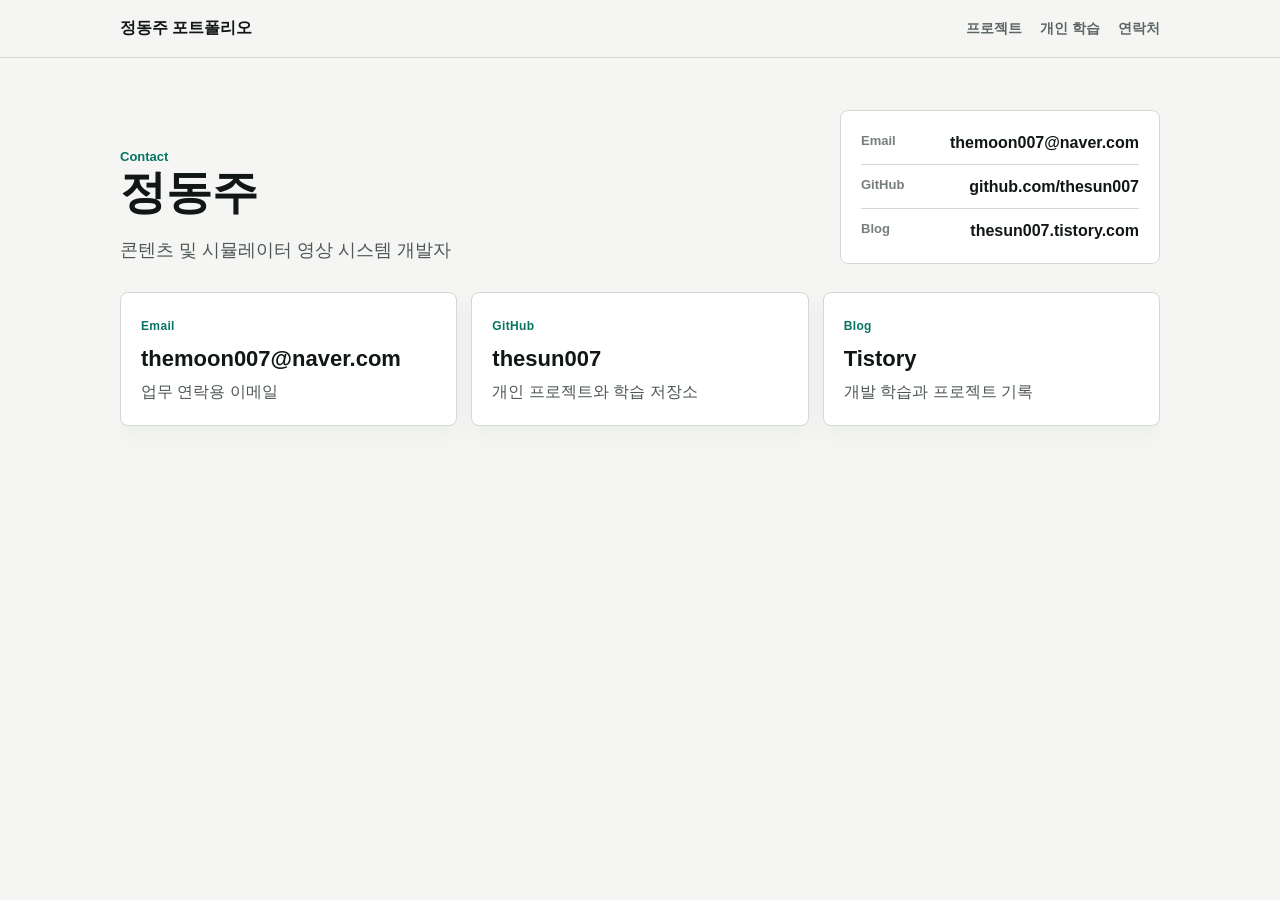
==== contact.html @ dcf18c9a "Initial commit via Netlify [skip ci]" ====
<!doctype html>
<html lang="ko">
  <head>
    <meta charset="utf-8" />
    <meta name="viewport" content="width=device-width, initial-scale=1" />
    <title>연락처 - 정동주 포트폴리오</title>
    <link rel="stylesheet" href="styles.css?v=17" />
  </head>
  <body>
    <header class="site-nav">
      <a class="brand" href="index.html">정동주 포트폴리오</a>
      <nav aria-label="주요 메뉴">
        <a href="index.html">프로젝트</a>
        <a href="projects/personal-learning.html">개인 학습</a>
        <a href="contact.html">연락처</a>
      </nav>
    </header>

    <main class="case-page">
      <section class="case-hero">
        <div>
          <p class="kicker">Contact</p>
          <h1>정동주</h1>
          <p>콘텐츠 및 시뮬레이터 영상 시스템 개발자</p>
        </div>
        <aside class="case-meta">
          <div><span>Email</span><strong><a href="mailto:themoon007@naver.com">themoon007@naver.com</a></strong></div>
          <div><span>GitHub</span><strong><a href="https://github.com/thesun007">github.com/thesun007</a></strong></div>
          <div><span>Blog</span><strong><a href="https://thesun007.tistory.com/">thesun007.tistory.com</a></strong></div>
        </aside>
      </section>

      <section class="summary-grid">
        <article class="summary-tile">
          <span>Email</span>
          <strong>themoon007@naver.com</strong>
          <p>업무 연락용 이메일</p>
        </article>
        <article class="summary-tile">
          <span>GitHub</span>
          <strong>thesun007</strong>
          <p>개인 프로젝트와 학습 저장소</p>
        </article>
        <article class="summary-tile">
          <span>Blog</span>
          <strong>Tistory</strong>
          <p>개발 학습과 프로젝트 기록</p>
        </article>
      </section>
    </main>
  </body>
</html>
---- styles.css ----
:root {
  --bg: #f5f6f4;
  --ink: #111616;
  --muted: #777f7c;
  --line: #d4d8d2;
  --soft: #e9ece8;
  --card: #ffffff;
  --accent: #087462;
  --dark: #101414;
  --blue: #dfe8f2;
  --radius: 8px;
  --max: 1040px;
}

* {
  box-sizing: border-box;
}

html {
  scroll-behavior: smooth;
  overflow-x: hidden;
}

body {
  margin: 0;
  background: var(--bg);
  color: var(--ink);
  font-family: "Pretendard", "Noto Sans KR", "Apple SD Gothic Neo", "Segoe UI", sans-serif;
  line-height: 1.55;
  word-break: keep-all;
  overflow-wrap: break-word;
  overflow-x: hidden;
}

main,
.site-nav {
  max-width: 100vw;
  overflow-x: hidden;
}

a {
  color: inherit;
  text-decoration: none;
}

img {
  display: block;
  max-width: 100%;
  height: auto;
}

.site-nav {
  position: sticky;
  top: 0;
  z-index: 10;
  display: flex;
  align-items: center;
  justify-content: space-between;
  gap: 24px;
  min-height: 58px;
  padding: 0 max(24px, calc((100vw - var(--max)) / 2));
  border-bottom: 1px solid var(--line);
  background: rgba(245, 246, 244, 0.92);
  backdrop-filter: blur(16px);
}

.brand {
  font-weight: 800;
}

.site-nav nav {
  display: flex;
  gap: 18px;
  color: #5c6663;
  font-size: 14px;
  font-weight: 700;
}

.site-nav a:hover {
  color: var(--accent);
}

.landing,
.showcase,
.split-callout,
.compact-sections,
.footer-cta,
.detail {
  width: min(var(--max), calc(100% - 48px));
  margin: 0 auto;
}

.landing {
  display: grid;
  grid-template-columns: minmax(0, 0.9fr) minmax(360px, 1.1fr);
  gap: 52px;
  align-items: center;
  padding: 66px 0 54px;
}

.kicker {
  margin: 0 0 12px;
  color: var(--accent);
  font-size: 12px;
  font-weight: 850;
  letter-spacing: 0.08em;
  text-transform: uppercase;
}

h1,
h2,
h3 {
  margin: 0;
  line-height: 1.12;
  letter-spacing: 0;
  word-break: keep-all;
  overflow-wrap: break-word;
}

h1 {
  font-size: 50px;
  font-weight: 850;
}

h1 span {
  display: block;
}

h2 {
  font-size: 32px;
  font-weight: 830;
}

h3 {
  font-size: 22px;
  font-weight: 800;
}

.landing-copy p:not(.kicker) {
  max-width: 620px;
  margin: 22px 0 0;
  color: #424b48;
  font-size: 17px;
}

.quick-links,
.footer-links,
.next-link {
  display: flex;
  flex-wrap: wrap;
  gap: 10px;
  margin-top: 26px;
}

.pill {
  display: inline-flex;
  align-items: center;
  justify-content: center;
  min-height: 38px;
  padding: 0 16px;
  border: 1px solid var(--line);
  border-radius: 999px;
  background: var(--card);
  font-size: 14px;
  font-weight: 760;
}

.pill.dark {
  border-color: var(--dark);
  background: var(--dark);
  color: #fff;
}

.hero-image,
.project-card,
.detail-hero img,
.gallery img {
  border: 1px solid var(--line);
  border-radius: var(--radius);
  background: var(--soft);
  overflow: hidden;
}

.hero-image {
  margin: 0;
}

.hero-image img {
  width: 100%;
  aspect-ratio: 16 / 10;
  object-fit: cover;
}

figcaption {
  padding: 10px 12px;
  border-top: 1px solid var(--line);
  color: var(--muted);
  font-size: 13px;
  font-weight: 650;
}

.showcase {
  padding: 54px 0;
}

.section-title {
  display: flex;
  align-items: end;
  justify-content: space-between;
  gap: 24px;
  margin-bottom: 24px;
}

.project-grid {
  display: grid;
  grid-template-columns: repeat(2, minmax(0, 1fr));
  gap: 18px;
}

.project-card {
  display: grid;
  gap: 12px;
  padding: 10px;
  background: var(--card);
  transition: transform 0.18s ease, box-shadow 0.18s ease;
}

.project-card:hover {
  transform: translateY(-3px);
  box-shadow: 0 18px 44px rgba(27, 35, 32, 0.12);
}

.project-card.large {
  grid-column: span 2;
}

.project-card img,
.placeholder {
  width: 100%;
  aspect-ratio: 16 / 9;
  border-radius: 6px;
  object-fit: cover;
}

.project-card div:last-child {
  padding: 0 4px 6px;
}

.project-card p {
  margin: 0 0 6px;
  color: var(--muted);
  font-size: 12px;
  font-weight: 760;
}

.project-card span {
  display: block;
  margin-top: 6px;
  color: #56615d;
  font-size: 14px;
}

.placeholder {
  display: flex;
  align-items: center;
  justify-content: center;
  gap: 10px;
  padding: 20px;
}

.placeholder span {
  display: inline-flex;
  padding: 8px 10px;
  border-radius: 999px;
  background: rgba(255, 255, 255, 0.12);
  color: #fff;
  font-weight: 800;
}

.dark-card {
  background: #151919;
}

.blue-card {
  background: linear-gradient(135deg, #dbe8f4, #eff3f6);
}

.blue-card span {
  background: #fff;
  color: #1e435f;
}

.soft-card {
  background: #edf1ed;
}

.soft-card span {
  background: #fff;
  color: #31413c;
}

.split-callout {
  display: grid;
  grid-template-columns: 0.9fr 1.1fr auto;
  gap: 28px;
  align-items: center;
  padding: 50px 0;
  border-top: 1px solid var(--line);
  border-bottom: 1px solid var(--line);
}

.split-callout p {
  color: #444d4a;
}

.compact-sections {
  display: grid;
  grid-template-columns: repeat(2, minmax(0, 1fr));
  gap: 18px;
  padding: 50px 0;
}

.compact-sections a {
  display: grid;
  gap: 8px;
  min-height: 150px;
  padding: 22px;
  border: 1px solid var(--line);
  border-radius: var(--radius);
  background: var(--card);
}

.compact-sections small {
  color: var(--accent);
  font-weight: 850;
}

.compact-sections strong {
  font-size: 26px;
  line-height: 1.18;
}

.compact-sections span {
  color: var(--muted);
}

.footer-cta {
  display: flex;
  align-items: end;
  justify-content: space-between;
  gap: 24px;
  padding: 56px 0 72px;
}

.detail {
  padding: 58px 0 74px;
}

.detail-hero {
  display: grid;
  gap: 18px;
  min-width: 0;
}

.detail-hero.compact {
  max-width: 820px;
  padding-bottom: 16px;
}

.detail-hero p:not(.kicker) {
  margin: 0;
  color: #4d5754;
  font-size: 18px;
}

.detail-hero img {
  width: 100%;
  aspect-ratio: 16 / 8.2;
  object-fit: cover;
}

.detail-grid,
.feature-list,
.three-list {
  display: grid;
  grid-template-columns: repeat(2, minmax(0, 1fr));
  gap: 14px;
  margin-top: 24px;
}

.detail-grid article,
.feature-list div,
.three-list article {
  min-width: 0;
  padding: 20px;
  border: 1px solid var(--line);
  border-radius: var(--radius);
  background: var(--card);
}

.detail-grid p,
.feature-list p,
.three-list p,
.detail-grid li {
  color: #4b5652;
  overflow-wrap: anywhere;
  word-break: keep-all;
}

.detail-body {
  margin-top: 36px;
  min-width: 0;
}

.gallery {
  display: grid;
  grid-template-columns: repeat(2, minmax(0, 1fr));
  gap: 12px;
  margin-top: 28px;
}

.gallery img {
  width: 100%;
  aspect-ratio: 16 / 10;
  object-fit: cover;
}

.media-strip {
  display: grid;
  grid-template-columns: repeat(3, minmax(0, 1fr));
  gap: 12px;
  margin: 26px 0;
}

.media-strip.two {
  grid-template-columns: repeat(2, minmax(0, 1fr));
}

.media-strip img {
  width: 100%;
  aspect-ratio: 16 / 10;
  object-fit: cover;
  border: 1px solid var(--line);
  border-radius: var(--radius);
  background: var(--soft);
}

.media-strip img.panel-focus {
  object-fit: contain;
  object-position: left top;
  background: #eef3e9;
}

.media-strip img:only-child {
  grid-column: 1 / -1;
  aspect-ratio: 16 / 7.8;
}

.section-media {
  margin: 0 0 18px;
}

.case-lead {
  display: grid;
  grid-template-columns: minmax(0, 0.9fr) minmax(0, 1.1fr);
  gap: 14px;
  margin: 28px 0;
}

.lead-card {
  padding: 24px;
  border: 1px solid var(--line);
  border-radius: var(--radius);
  background: var(--card);
  box-shadow: 0 10px 28px rgba(31, 39, 36, 0.045);
}

.lead-card.dark {
  background: var(--dark);
  color: #fff;
}

.lead-card span {
  color: var(--accent);
  font-size: 12px;
  font-weight: 850;
  letter-spacing: 0.03em;
}

.case-page .kicker,
.case-page .lead-card span {
  color: var(--accent);
  font-size: 13px;
  font-weight: 850;
  letter-spacing: 0;
  text-transform: none;
}

.lead-card strong {
  display: block;
  margin-top: 8px;
  color: inherit;
  font-size: 28px;
  line-height: 1.2;
}

.lead-card p {
  margin: 12px 0 0;
  color: #4d5754;
  font-size: 17px;
  line-height: 1.55;
}

.lead-card.dark p {
  color: #d7dfdc;
}

.lead-points {
  display: grid;
  gap: 10px;
}

.lead-points div {
  padding: 16px 18px;
  border: 1px solid var(--line);
  border-radius: 8px;
  background: #fff;
}

.lead-points strong {
  display: block;
  color: var(--ink);
  font-size: 18px;
}

.lead-points p {
  margin: 6px 0 0;
  color: var(--muted);
  line-height: 1.45;
}

.case-lead.flat {
  grid-template-columns: 1fr;
  gap: 22px;
  padding: 30px 0 36px;
  border-top: 1px solid var(--line);
  border-bottom: 1px solid var(--line);
}

.case-lead.flat .lead-card {
  max-width: 980px;
  padding: 0;
  border: 0;
  border-radius: 0;
  background: transparent;
  box-shadow: none;
}

.case-lead.flat .lead-card.dark {
  color: var(--ink);
}

.case-lead.flat .lead-card strong {
  max-width: 860px;
  font-size: clamp(30px, 4vw, 46px);
}

.case-lead.flat .lead-card.dark p {
  max-width: 920px;
  color: #3f4b47;
}

.case-lead.flat .lead-points {
  grid-template-columns: repeat(3, minmax(0, 1fr));
  gap: 16px;
}

.case-lead.flat .lead-points div {
  min-height: 150px;
  padding: 22px 24px;
  border: 1px solid var(--line);
  border-radius: var(--radius);
  background: var(--card);
  box-shadow: 0 10px 24px rgba(31, 39, 36, 0.04);
}

.case-lead.flat .lead-points div:first-child {
  padding-left: 24px;
}

.factory-overview {
  margin: 42px 0 0;
  padding: 34px 0 42px;
  border-top: 1px solid var(--line);
  border-bottom: 1px solid var(--line);
}

.factory-overview h2 {
  margin: 8px 0 10px;
  font-size: clamp(30px, 4vw, 46px);
  letter-spacing: 0;
}

.factory-overview > p:not(.kicker) {
  max-width: 900px;
  margin: 0;
  color: #3f4b47;
  font-size: 17px;
  line-height: 1.6;
}

.factory-system-map {
  display: grid;
  grid-template-columns: repeat(4, minmax(0, 1fr));
  gap: 0;
  margin-top: 28px;
  border-top: 1px solid var(--line);
  border-bottom: 1px solid var(--line);
}

.factory-system-map div {
  position: relative;
  min-height: 158px;
  padding: 22px 24px;
  border-right: 1px solid var(--line);
}

.factory-system-map div:last-child {
  border-right: 0;
}

.factory-system-map div::after {
  content: "";
  position: absolute;
  top: 50%;
  right: -8px;
  width: 14px;
  height: 14px;
  border-top: 2px solid var(--accent);
  border-right: 2px solid var(--accent);
  transform: translateY(-50%) rotate(45deg);
  background: var(--bg);
  z-index: 1;
}

.factory-system-map div:last-child::after {
  content: none;
}

.factory-system-map .owned {
  background: #eef4ef;
}

.factory-system-map span,
.client-flow span {
  color: var(--accent);
  font-size: 12px;
  font-weight: 850;
  letter-spacing: 0;
}

.factory-system-map strong {
  display: block;
  margin-top: 10px;
  color: var(--ink);
  font-size: 22px;
  line-height: 1.2;
}

.factory-system-map p {
  margin: 10px 0 0;
  color: #4e5a56;
  line-height: 1.5;
}

.client-flow {
  display: grid;
  margin: 0;
  padding: 0;
  border-top: 1px solid var(--line);
  list-style: none;
}

.client-flow li {
  display: grid;
  grid-template-columns: 80px 260px minmax(0, 1fr);
  gap: 20px;
  align-items: start;
  padding: 18px 0;
  border-bottom: 1px solid var(--line);
}

.client-flow strong {
  font-size: 22px;
  line-height: 1.25;
}

.client-flow p {
  margin: 0;
  color: #3f4b47;
  line-height: 1.6;
}

.smart-response h2 {
  max-width: 1000px;
  margin: 8px 0 22px;
  font-size: clamp(28px, 3.5vw, 42px);
  letter-spacing: 0;
}

.response-layout {
  display: grid;
  grid-template-columns: repeat(2, minmax(0, 1fr));
  border-top: 1px solid var(--line);
  border-left: 1px solid var(--line);
}

.response-layout > div {
  min-height: 170px;
  padding: 24px 26px;
  border-right: 1px solid var(--line);
  border-bottom: 1px solid var(--line);
  background: rgba(255, 255, 255, 0.52);
}

.response-layout strong {
  display: block;
  margin-bottom: 12px;
  color: var(--ink);
  font-size: 22px;
  line-height: 1.25;
}

.response-layout p {
  margin: 0;
  color: #3f4b47;
  font-size: 17px;
  line-height: 1.6;
}

.case-note {
  padding: 22px 24px;
  border: 1px solid #d8ded9;
  border-left: 5px solid var(--accent);
  border-radius: var(--radius);
  background: #f8faf7;
}

.case-note h2 {
  margin: 0 0 10px;
  font-size: 26px;
}

.case-note p {
  margin: 0;
  color: #33403c;
  font-size: 17px;
  line-height: 1.6;
}

.vehicle-delivery-media {
  display: grid;
  grid-template-columns: minmax(120px, 0.34fr) minmax(0, 1fr);
  gap: 12px;
  align-items: stretch;
}

.vehicle-delivery-media img {
  width: 100%;
  height: 100%;
  object-fit: cover;
  border: 1px solid var(--line);
  border-radius: 6px;
  background: var(--soft);
}

.vehicle-delivery-media p {
  grid-column: 1 / -1;
  margin: -2px 0 0;
  color: var(--muted);
  font-size: 13px;
}

.display-stack {
  display: grid;
  gap: 8px;
}

.display-stack img {
  aspect-ratio: 4 / 3;
}

.vehicle-main {
  aspect-ratio: 16 / 9;
}

.system-image {
  margin: 0;
}

.system-image img {
  width: 100%;
  max-height: 260px;
  object-fit: contain;
  padding: 18px;
  border: 1px solid var(--line);
  border-radius: 6px;
  background: #fff;
}

.system-image figcaption {
  margin-top: 8px;
  color: var(--muted);
  font-size: 13px;
}

.tool-band {
  display: grid;
  grid-template-columns: 260px minmax(0, 1fr);
  gap: 24px;
  align-items: center;
  margin-top: 28px;
  padding: 22px;
  border: 1px solid var(--line);
  border-radius: 6px;
  background: #fff;
}

.tool-band h2 {
  margin: 6px 0 0;
  font-size: 22px;
  line-height: 1.3;
}

.tool-logo-grid {
  display: grid;
  grid-template-columns: repeat(4, minmax(0, 1fr));
  gap: 12px;
  align-items: center;
}

.tool-logo-grid img {
  width: 100%;
  max-height: 92px;
  object-fit: contain;
}

.tool-note {
  grid-column: 2;
  margin: -6px 0 0;
  color: var(--muted);
  font-size: 13px;
}

.quality-visual-grid {
  display: grid;
  grid-template-columns: repeat(3, minmax(0, 1fr));
  gap: 12px;
  margin-bottom: 20px;
}

.quality-visual-grid article {
  min-width: 0;
  padding: 18px;
  border: 1px solid var(--line);
  border-radius: 6px;
  background: var(--card);
}

.quality-visual-grid img {
  width: 42px;
  height: 42px;
  object-fit: contain;
  margin-bottom: 14px;
}

.quality-visual-grid strong,
.quality-visual-grid span {
  display: block;
}

.quality-visual-grid strong {
  color: var(--ink);
  font-size: 18px;
}

.quality-visual-grid span {
  margin-top: 6px;
  color: var(--muted);
  font-size: 13px;
  line-height: 1.45;
}

.process-panel {
  display: grid;
  grid-template-columns: 260px minmax(0, 1fr);
  gap: 30px;
  margin-top: 46px;
  padding: 28px;
  border: 1px solid var(--line);
  border-radius: var(--radius);
  background: var(--dark);
  color: #fff;
}

.process-panel h2 {
  font-size: 30px;
}

.process-panel ol {
  display: grid;
  gap: 14px;
  margin: 0;
  padding: 0;
  list-style: none;
}

.process-panel li {
  display: grid;
  grid-template-columns: 180px minmax(0, 1fr);
  gap: 18px;
  padding-bottom: 14px;
  border-bottom: 1px solid rgba(255, 255, 255, 0.18);
}

.process-panel li:last-child {
  border-bottom: 0;
  padding-bottom: 0;
}

.process-panel span {
  color: #cfd8d5;
}

.diagram-card,
.flow {
  display: grid;
  grid-template-columns: repeat(5, minmax(0, 1fr));
  gap: 10px;
  margin-top: 20px;
}

.diagram-card div,
.flow div {
  min-height: 92px;
  padding: 14px;
  border: 1px solid var(--line);
  border-radius: var(--radius);
  background: var(--card);
}

.diagram-card span {
  color: var(--accent);
  font-size: 12px;
  font-weight: 850;
}

.diagram-card strong {
  display: block;
  margin-top: 10px;
  line-height: 1.25;
}

.flow div {
  display: flex;
  align-items: center;
  justify-content: center;
  color: #143c35;
  background: #e8f1ed;
  font-weight: 850;
  text-align: center;
}

.portfolio-home {
  width: min(var(--max), calc(100% - 48px));
  margin: 0 auto;
}

.portfolio-hero {
  display: grid;
  grid-template-columns: minmax(0, 1.1fr) minmax(280px, 0.75fr);
  gap: 54px;
  align-items: end;
  padding: 58px 0 38px;
}

.portfolio-hero h1 {
  max-width: 820px;
  font-size: 48px;
}

.hero-brief {
  display: grid;
  gap: 18px;
}

.hero-brief p {
  margin: 0;
  color: #3f4946;
  font-size: 17px;
}

.hero-strength {
  display: grid;
  grid-template-columns: 0.72fr repeat(4, 1fr);
  gap: 16px;
  align-items: start;
  padding: 28px 0 36px;
  border-top: 1px solid var(--line);
  border-bottom: 1px solid var(--line);
}

.hero-strength div {
  display: grid;
  gap: 6px;
}

.hero-strength strong {
  font-size: 20px;
}

.hero-strength span {
  color: var(--muted);
}

.career-map {
  display: grid;
  grid-template-columns: 0.7fr minmax(0, 3.3fr);
  gap: 16px;
  padding: 32px 0 44px;
  border-bottom: 1px solid var(--line);
}

.career-rail {
  display: grid;
  grid-template-columns: repeat(4, minmax(0, 1fr));
  gap: 10px;
}

.career-rail article {
  position: relative;
  min-height: 150px;
  padding: 18px;
  border: 1px solid var(--line);
  border-radius: var(--radius);
  background: var(--card);
  box-shadow: 0 8px 22px rgba(31, 39, 36, 0.04);
}

.career-rail article::before {
  content: "";
  position: absolute;
  top: 28px;
  left: -11px;
  width: 10px;
  height: 1px;
  background: var(--line);
}

.career-rail article:first-child::before {
  display: none;
}

.career-rail span {
  color: var(--accent);
  font-size: 12px;
  font-weight: 850;
}

.career-rail strong {
  display: block;
  margin-top: 8px;
  font-size: 18px;
  line-height: 1.22;
}

.career-rail p {
  margin: 10px 0 0;
  color: #56615d;
  font-size: 14px;
}

.hero-feature {
  display: grid;
  grid-template-columns: minmax(0, 1fr) 300px;
  gap: 18px;
  align-items: stretch;
}

.feature-image,
.work-card,
.mini-links a {
  border: 1px solid var(--line);
  border-radius: var(--radius);
  background: var(--card);
  box-shadow: 0 10px 28px rgba(31, 39, 36, 0.045);
  overflow: hidden;
}

.feature-image img {
  width: 100%;
  height: 100%;
  min-height: 330px;
  object-fit: cover;
}

.feature-note {
  display: flex;
  flex-direction: column;
  justify-content: end;
  gap: 10px;
  padding: 24px;
  border: 1px solid var(--line);
  border-radius: var(--radius);
  background: var(--dark);
  color: #fff;
}

.feature-note span,
.work-copy small,
.summary-tile span,
.project-facts span,
.case-row span {
  color: var(--accent);
  font-size: 12px;
  font-weight: 850;
  letter-spacing: 0.03em;
}

.feature-note strong {
  font-size: 30px;
  line-height: 1.1;
}

.feature-note p {
  margin: 0;
  color: #cfd8d5;
}

.portfolio-section {
  padding: 56px 0 24px;
}

.section-title.compact {
  display: block;
  margin-bottom: 22px;
}

.work-grid {
  display: grid;
  grid-template-columns: repeat(2, minmax(0, 1fr));
  gap: 16px;
}

.company-block {
  padding: 28px 0 54px;
}

.company-block + .company-block {
  border-top: 1px solid var(--line);
}

.company-title {
  display: grid;
  grid-template-columns: auto minmax(120px, 1fr);
  gap: 8px 18px;
  align-items: baseline;
  margin-bottom: 18px;
}

.company-title h3 {
  font-size: 30px;
}

.company-title .kicker {
  margin: 0;
}

.company-title span {
  grid-column: 1 / -1;
  color: var(--muted);
}

.work-card {
  display: grid;
  grid-template-columns: minmax(0, 0.95fr) minmax(280px, 1fr);
  min-height: 280px;
  transition: transform 0.18s ease, box-shadow 0.18s ease;
}

.work-card:not(.wide) {
  grid-template-columns: 1fr;
}

.work-card:hover {
  transform: translateY(-3px);
  box-shadow: 0 18px 42px rgba(27, 35, 32, 0.12);
}

.work-card.wide {
  grid-column: span 2;
}

.work-card.text-only {
  grid-template-columns: 1fr;
  min-height: 220px;
}

.work-card.text-only .work-copy {
  justify-content: center;
}

.work-card img,
.card-visual {
  width: 100%;
  height: 100%;
  min-height: 230px;
  object-fit: cover;
}

.thumbnail-pair {
  display: grid;
  grid-template-columns: repeat(2, minmax(0, 1fr));
  width: 100%;
  height: 100%;
  min-height: 230px;
  background: var(--soft);
}

.thumbnail-pair img {
  width: 100%;
  height: 100%;
  min-height: 230px;
  object-fit: cover;
}

.grouped-work {
  min-height: 330px;
}

.collage-visual {
  display: grid;
  grid-template-columns: 1.35fr 0.9fr;
  grid-template-rows: repeat(2, minmax(0, 1fr));
  gap: 8px;
  height: 100%;
  min-height: 260px;
  padding: 10px;
  background: var(--soft);
}

.collage-visual img {
  width: 100%;
  height: 100%;
  min-height: 0;
  border-radius: 6px;
  object-fit: cover;
  background: var(--card);
}

.collage-visual .collage-main {
  grid-row: span 2;
}

.grouped-list {
  gap: 18px;
  justify-content: center;
}

.grouped-list div {
  padding-bottom: 14px;
  border-bottom: 1px solid var(--line);
}

.grouped-list div:last-child {
  padding-bottom: 0;
  border-bottom: 0;
}

.grouped-list h3 {
  font-size: 22px;
}

.early-visual {
  display: grid;
  grid-template-rows: minmax(0, 1fr) auto;
  gap: 10px;
  height: 100%;
  min-height: 270px;
  padding: 10px;
  background: var(--soft);
}

.early-visual figure {
  margin: 0;
  border: 1px solid var(--line);
  border-radius: 6px;
  background: var(--card);
  overflow: hidden;
}

.early-visual img {
  width: 100%;
  height: 100%;
  min-height: 185px;
  object-fit: cover;
}

.early-visual figcaption,
.annotated-image figcaption {
  padding: 8px 10px;
  border-top: 1px solid var(--line);
  color: var(--muted);
  font-size: 12px;
  font-weight: 750;
}

.mini-flow {
  display: grid;
  grid-template-columns: repeat(2, minmax(0, 1fr));
  gap: 8px;
}

.mini-flow span {
  display: flex;
  align-items: center;
  min-height: 44px;
  padding: 10px;
  border: 1px solid var(--line);
  border-radius: 6px;
  background: var(--card);
  color: #1e2b27;
  font-size: 12px;
  font-weight: 850;
}

.project-case {
  display: grid;
  gap: 20px;
  padding: 44px 0;
  border-top: 1px solid var(--line);
}

.game-page .project-case {
  margin: 28px 0;
  padding: 28px;
  border: 1px solid #d8ded9;
  border-radius: var(--radius);
  background: #fff;
  box-shadow: 0 14px 36px rgba(31, 39, 36, 0.06);
}

.game-page .project-case.game-case-light {
  background: #f9faf7;
}

.game-page .project-case.metal-case {
  border-color: #2b2d2d;
  background: #202020;
  color: #fff;
}

.game-page .project-case.metal-case .project-case-title {
  border-bottom-color: rgba(255, 255, 255, 0.18);
}

.game-page .project-case.metal-case .project-case-title p:not(.kicker) {
  color: #dadada;
}

.game-page .project-case + .project-case {
  margin-top: 34px;
}

.game-page .project-case-title {
  padding-bottom: 18px;
  border-bottom: 1px solid var(--line);
}

.ppt-style-layout {
  display: grid;
  grid-template-columns: 300px minmax(0, 1fr);
  gap: 24px;
  align-items: stretch;
}

.ppt-side {
  display: grid;
  gap: 18px;
  align-content: start;
}

.ppt-info-card {
  padding: 22px 24px;
  border-radius: 22px;
  background: #fff;
  color: #111616;
  box-shadow: 0 10px 24px rgba(0, 0, 0, 0.08);
}

.ppt-info-card.center {
  display: flex;
  align-items: center;
  justify-content: center;
  min-height: 82px;
  color: #5a58db;
  font-size: 22px;
  font-weight: 850;
  text-align: center;
}

.ppt-info-card h3 {
  margin-bottom: 14px;
  color: #f0a331;
  font-size: 26px;
  text-align: center;
}

.ppt-info-card ul {
  display: grid;
  gap: 8px;
  margin: 0;
  padding: 0;
  list-style: none;
  color: #111616;
  font-size: 18px;
  line-height: 1.35;
}

.ppt-info-card li::before {
  content: "✓";
  margin-right: 8px;
  color: #111616;
  font-weight: 900;
}

.ppt-main {
  display: grid;
  gap: 14px;
  min-width: 0;
}

.ppt-main > h3 {
  color: #f06d47;
  font-size: 30px;
  text-align: center;
}

.td-visual-row {
  display: grid;
  grid-template-columns: minmax(0, 0.95fr) minmax(0, 1fr);
  gap: 14px;
  align-items: stretch;
}

.purple-feature-list {
  display: grid;
  gap: 10px;
}

.purple-feature-list strong {
  display: flex;
  align-items: center;
  min-height: 58px;
  padding: 12px 16px;
  border-radius: 12px;
  background: #5a58db;
  color: #fff;
  font-size: 17px;
  line-height: 1.35;
}

.dark-main {
  padding: 18px;
  border-radius: 22px;
  background:
    linear-gradient(rgba(23, 16, 16, 0.83), rgba(23, 16, 16, 0.83)),
    url("assets/ppt/99.png") center / cover;
}

.dark-main > h3 {
  color: #a9a1ff;
}

.implementation-grid {
  display: grid;
  grid-template-columns: 1fr 1.15fr 1fr;
  gap: 14px;
}

.implementation-grid article {
  display: grid;
  align-content: start;
  gap: 8px;
  min-height: 250px;
  padding: 18px;
  border-radius: 18px;
  background: #5a58db;
  color: #fff;
  text-align: center;
}

.implementation-grid p {
  margin: 0;
  font-size: 16px;
  line-height: 1.35;
}

.sprite-row {
  display: flex;
  flex-wrap: wrap;
  justify-content: center;
  gap: 6px;
  margin-top: 10px;
}

.sprite-row img {
  width: 52px;
  height: 52px;
  object-fit: contain;
  background: rgba(255, 255, 255, 0.22);
}

.boss-shots {
  display: grid;
  grid-template-columns: repeat(2, minmax(0, 1fr));
  gap: 6px;
  margin-top: 10px;
}

.boss-shots img {
  width: 100%;
  min-height: 80px;
  object-fit: cover;
  border-radius: 2px;
}

.boss-shots img:first-child {
  grid-column: 1 / -1;
}

.history-box {
  margin-top: 14px;
  padding: 22px 26px;
  border-radius: 18px;
  background: #fff;
  color: #4a4a4a;
}

.history-box h3 {
  margin-bottom: 14px;
  color: #f06d47;
  font-size: 28px;
  text-align: center;
}

.history-box ul {
  display: grid;
  gap: 9px;
  margin: 0;
  padding-left: 18px;
}

.history-box li {
  line-height: 1.55;
}

.project-overview {
  display: grid;
  grid-template-columns: repeat(3, minmax(0, 1fr));
  gap: 10px;
}

.project-overview div {
  padding: 14px 16px;
  border: 1px solid var(--line);
  border-radius: 6px;
  background: var(--soft);
}

.project-overview span {
  display: block;
  color: var(--accent);
  font-size: 12px;
  font-weight: 800;
  letter-spacing: 0.08em;
}

.project-overview strong {
  display: block;
  margin-top: 6px;
  color: var(--ink);
  font-size: 15px;
  line-height: 1.45;
}

.labeled-block {
  margin-top: 18px;
  padding: 24px;
  border: 1px solid var(--line);
  border-radius: var(--radius);
  background: var(--soft);
}

.block-heading {
  margin-bottom: 18px;
}

.block-heading h2 {
  font-size: 30px;
}

.detail-heading {
  margin: 34px 0 0;
  padding-top: 0;
}

.detail-heading .kicker {
  margin-bottom: 0;
}

.project-case-title {
  max-width: 820px;
}

.project-case-title h2 {
  font-size: 30px;
}

.project-case-title p:not(.kicker) {
  margin: 12px 0 0;
  color: #44504c;
  font-size: 17px;
}

.flow-diagram {
  display: grid;
  grid-template-columns: repeat(5, minmax(0, 1fr));
  gap: 10px;
}

.direction-section {
  padding: 46px 0 0;
}

.direction-section .block-heading {
  margin-bottom: 14px;
}

.flow-diagram.six {
  grid-template-columns: repeat(6, minmax(0, 1fr));
}

.flow-diagram div {
  min-height: 168px;
  padding: 18px;
  border: 1px solid var(--line);
  border-radius: var(--radius);
  background: var(--card);
  box-shadow: 0 8px 22px rgba(31, 39, 36, 0.04);
}

.flow-diagram span {
  color: var(--accent);
  font-size: 12px;
  font-weight: 850;
}

.flow-diagram strong {
  display: block;
  margin-top: 8px;
  font-size: 18px;
  line-height: 1.2;
}

.flow-diagram p {
  margin: 10px 0 0;
  color: #56615d;
  font-size: 14px;
}

.flow-diagram.process-strip {
  grid-template-columns: repeat(3, minmax(0, 1fr));
  gap: 16px;
}

.flow-diagram.process-strip div {
  min-height: 170px;
  padding: 22px 24px;
  border: 1px solid var(--line);
  border-radius: var(--radius);
  background: var(--card);
  box-shadow: 0 10px 24px rgba(31, 39, 36, 0.04);
}

.flow-diagram.process-strip div:first-child {
  padding-left: 24px;
}

.flow-diagram.process-strip strong {
  font-size: 20px;
}

.flow-diagram.process-strip p {
  max-width: 260px;
}

.game-project-grid {
  display: grid;
  grid-template-columns: repeat(3, minmax(0, 1fr));
  gap: 12px;
}

.game-project-grid article {
  min-height: 170px;
  padding: 20px;
  border: 1px solid var(--line);
  border-radius: var(--radius);
  background: var(--card);
  box-shadow: 0 8px 22px rgba(31, 39, 36, 0.04);
}

.game-project-grid span,
.logic-flow span {
  color: var(--accent);
  font-size: 12px;
  font-weight: 850;
}

.game-project-grid h3 {
  margin-top: 10px;
  font-size: 22px;
  line-height: 1.18;
}

.game-project-grid p {
  margin: 10px 0 0;
  color: #4d5754;
}

.game-detail-grid {
  display: grid;
  grid-template-columns: minmax(0, 1.08fr) minmax(0, 1fr);
  gap: 20px;
  align-items: start;
}

.game-detail-grid.emphasis-grid {
  grid-template-columns: minmax(0, 1.15fr) minmax(0, 0.95fr);
}

.game-shot-grid {
  display: grid;
  grid-template-columns: repeat(2, minmax(0, 1fr));
  gap: 8px;
  padding: 10px;
  border: 1px solid var(--line);
  border-radius: var(--radius);
  background: var(--soft);
}

.game-shot-grid img {
  width: 100%;
  aspect-ratio: 1 / 0.82;
  object-fit: cover;
  border-radius: 6px;
  background: var(--card);
}

.metal-shot-grid {
  display: grid;
  gap: 10px;
  padding: 10px;
  border: 1px solid var(--line);
  border-radius: var(--radius);
  background: var(--soft);
}

.metal-shot-grid img {
  width: 100%;
  min-height: 210px;
  object-fit: cover;
  border-radius: 6px;
  background: var(--card);
}

.keyword-panel {
  display: flex;
  flex-direction: column;
  gap: 14px;
  padding: 22px;
  border: 1px solid #cfd8d3;
  border-radius: var(--radius);
  background: #f4f7f3;
}

.keyword-panel h3 {
  font-size: 30px;
  line-height: 1.15;
}

.keyword-panel p {
  margin: 0;
  color: #3f4b47;
}

.keyword-grid {
  display: grid;
  grid-template-columns: repeat(2, minmax(0, 1fr));
  gap: 8px;
}

.keyword-grid strong {
  display: flex;
  align-items: center;
  min-height: 46px;
  padding: 10px 12px;
  border: 1px solid #d7ddd8;
  border-radius: 6px;
  background: #fff;
  color: #111616;
  font-size: 15px;
}

.note-text {
  padding-top: 12px;
  border-top: 1px solid #d7ddd8;
}

.logic-flow {
  display: grid;
  grid-template-columns: repeat(5, minmax(0, 1fr));
  gap: 10px;
}

.logic-flow.compact-flow {
  grid-template-columns: repeat(4, minmax(0, 1fr));
}

.logic-flow div {
  min-height: 150px;
  padding: 18px;
  border: 1px solid var(--line);
  border-radius: var(--radius);
  background: var(--card);
  box-shadow: 0 8px 22px rgba(31, 39, 36, 0.04);
}

.logic-flow strong {
  display: block;
  margin-top: 8px;
  font-size: 18px;
  line-height: 1.2;
}

.logic-flow p {
  margin: 10px 0 0;
  color: #56615d;
  font-size: 14px;
}

.wide-image {
  max-width: none;
}

.wide-image img {
  aspect-ratio: auto;
  max-height: 620px;
  object-fit: contain;
  object-position: center;
  background: #fff;
}

.module-diagram {
  display: grid;
  grid-template-columns: 1fr 1.25fr 1fr 1fr;
  gap: 12px;
  align-items: stretch;
}

.module-diagram > div {
  position: relative;
  min-height: 180px;
  padding: 18px;
  border: 1px solid var(--line);
  border-radius: var(--radius);
  background: var(--card);
  box-shadow: 0 8px 22px rgba(31, 39, 36, 0.04);
}

.module-diagram > div:not(:last-child)::after {
  content: "";
  position: absolute;
  top: 50%;
  right: -13px;
  width: 13px;
  height: 1px;
  background: var(--accent);
}

.module-diagram span {
  color: var(--accent);
  font-size: 12px;
  font-weight: 850;
}

.module-diagram strong {
  display: block;
  margin-top: 8px;
  font-size: 20px;
  line-height: 1.18;
}

.module-diagram p {
  margin: 10px 0 0;
  color: #56615d;
  font-size: 14px;
}

.diagram-module {
  border-color: rgba(8, 116, 98, 0.45) !important;
  background: #fbfffd !important;
}

.module-parts {
  display: grid;
  gap: 8px;
  margin-top: 14px;
}

.module-parts p {
  margin: 0;
  padding: 9px 10px;
  border-radius: 6px;
  background: var(--soft);
  color: #1e2b27;
  font-weight: 800;
}

.system-diagram {
  position: relative;
  display: grid;
  grid-template-columns: 1fr 1.25fr 1fr;
  grid-template-areas:
    "source module chair"
    "demo event chair"
    "demo vehicle chair";
  gap: 12px;
  padding: 18px;
  border: 1px solid var(--line);
  border-radius: var(--radius);
  background:
    linear-gradient(90deg, transparent 0 31%, rgba(8, 116, 98, 0.16) 31% 32%, transparent 32% 64%, rgba(8, 116, 98, 0.16) 64% 65%, transparent 65%),
    linear-gradient(180deg, transparent 0 48%, rgba(8, 116, 98, 0.12) 48% 49%, transparent 49%);
}

.system-node {
  min-height: 132px;
  padding: 18px;
  border: 1px solid var(--line);
  border-radius: var(--radius);
  background: var(--card);
  box-shadow: 0 8px 22px rgba(31, 39, 36, 0.04);
}

.system-node.source { grid-area: source; }
.system-node.module {
  grid-area: module;
  border-color: rgba(8, 116, 98, 0.5);
  background: #fbfffd;
}
.system-node.chair {
  grid-area: chair;
  display: flex;
  flex-direction: column;
  justify-content: center;
  background: #101414;
  color: #fff;
}
.system-node.event { grid-area: event; }
.system-node.vehicle { grid-area: vehicle; }
.system-node.demo { grid-area: demo; }

.system-node span {
  color: var(--accent);
  font-size: 12px;
  font-weight: 850;
}

.system-node.chair span,
.system-node.chair p {
  color: #cfd8d5;
}

.system-node strong {
  display: block;
  margin-top: 8px;
  font-size: 20px;
  line-height: 1.18;
}

.system-node p {
  margin: 10px 0 0;
  color: #56615d;
  font-size: 14px;
}

.system-figure {
  margin: 0;
  border: 1px solid var(--line);
  border-radius: var(--radius);
  background: var(--card);
  overflow: hidden;
  box-shadow: 0 8px 22px rgba(31, 39, 36, 0.04);
}

.system-figure svg {
  display: block;
  width: 100%;
  height: auto;
  background: #f7f8f6;
}

.system-figure figcaption {
  padding: 10px 14px;
  border-top: 1px solid var(--line);
  color: var(--muted);
  font-size: 13px;
  font-weight: 750;
}

.system-figure .zone {
  fill: #eef1ed;
  stroke: #d5dad4;
  stroke-width: 1.5;
}

.system-figure .zone.demo {
  fill: #f0f1f7;
}

.system-figure .zone-label {
  fill: #087462;
  font-size: 18px;
  font-weight: 850;
}

.system-figure .box {
  stroke-width: 1.5;
}

.system-figure .box.light {
  fill: #fff;
  stroke: #d4d8d2;
}

.system-figure .box.primary {
  fill: #fbfffd;
  stroke: #087462;
}

.system-figure .box.dark {
  fill: #101414;
  stroke: #101414;
}

.system-figure .box.event,
.system-figure .box.calc {
  fill: #fff4dc;
  stroke: #d99a25;
}

.system-figure .event-part {
  fill: #fff;
  stroke: #e0b45f;
}

.system-figure .event-part-text {
  fill: #111616;
  font-size: 14px;
  font-weight: 850;
}

.system-figure .box.sample {
  fill: #4f55d9;
  stroke: #4f55d9;
}

.system-figure .box-title {
  fill: #111616;
  font-size: 19px;
  font-weight: 850;
}

.system-figure .box-sub {
  fill: #56615d;
  font-size: 14px;
  font-weight: 700;
}

.system-figure .invert {
  fill: #fff;
}

.system-figure .link {
  fill: none;
  stroke: #087462;
  stroke-width: 2;
  marker-end: url(#arrow);
}

.system-figure .link.thin {
  stroke-width: 1.7;
}

.system-figure .link.trunk {
  marker-end: none;
}

.system-figure marker path {
  fill: #087462;
}

.case-list.compact {
  border-top: 1px solid var(--line);
}

.annotated-image {
  max-width: 760px;
  margin: 0;
  border: 1px solid var(--line);
  border-radius: var(--radius);
  background: var(--card);
  overflow: hidden;
  box-shadow: 0 8px 22px rgba(31, 39, 36, 0.04);
}

.annotated-image img {
  width: 100%;
  aspect-ratio: 16 / 8;
  object-fit: cover;
}

.annotated-image.contain-image img {
  aspect-ratio: auto;
  object-fit: contain;
  background: #fff;
}

.game-page .annotated-image.contain-image img {
  width: 100%;
}

.card-visual {
  display: flex;
  align-items: end;
  gap: 8px;
  padding: 22px;
}

.card-visual span {
  display: inline-flex;
  padding: 8px 10px;
  border-radius: 999px;
  background: rgba(255, 255, 255, 0.14);
  color: #fff;
  font-weight: 850;
}

.blue-card.card-visual span {
  background: #fff;
  color: #1e435f;
}

.work-copy {
  display: flex;
  flex-direction: column;
  justify-content: end;
  gap: 10px;
  padding: 22px;
}

.work-copy h3 {
  font-size: 26px;
}

.work-copy p {
  margin: 0;
  color: #4d5754;
}

.work-split {
  display: grid;
  gap: 10px;
}

.work-split div {
  padding-top: 10px;
  border-top: 1px solid var(--line);
}

.work-split strong {
  display: block;
  margin-bottom: 4px;
  color: var(--ink);
  font-size: 15px;
}

.work-split p {
  font-size: 14px;
  line-height: 1.45;
}

.work-copy ul {
  display: flex;
  flex-wrap: wrap;
  gap: 8px;
  margin: 4px 0 0;
  padding: 0;
  list-style: none;
}

.work-copy li {
  padding: 6px 9px;
  border-radius: 999px;
  background: var(--soft);
  color: #34403c;
  font-size: 12px;
  font-weight: 800;
}

.work-copy .quick-links {
  margin-top: 6px;
}

.game-page {
  display: grid;
  gap: 34px;
}

.game-showcase {
  display: grid;
  gap: 24px;
  padding: 0;
  border: 1px solid #d8ded9;
  border-radius: var(--radius);
  background: linear-gradient(180deg, #fff 0%, #fbfcfa 100%);
  color: #111616;
  overflow: hidden;
  box-shadow: 0 14px 36px rgba(31, 39, 36, 0.06);
}

.game-showcase > *:not(.game-case-head) {
  margin-left: 28px;
  margin-right: 28px;
}

.game-showcase > *:last-child {
  margin-bottom: 28px;
}

.game-case-head {
  display: flex;
  justify-content: space-between;
  gap: 22px;
  align-items: start;
  padding: 26px 28px;
  border: 0;
  border-radius: 0;
  background: linear-gradient(135deg, #101414 0%, #17211e 100%);
  color: #fff;
  box-shadow: inset 0 0 0 1px rgba(255, 255, 255, 0.08);
}

.game-case-head h2 {
  font-size: 34px;
}

.game-case-head p:not(.kicker) {
  margin: 10px 0 0;
  max-width: 760px;
  color: #d8dfdc;
  font-size: 17px;
}

.meta-pills {
  display: flex;
  flex-wrap: wrap;
  justify-content: flex-end;
  gap: 8px;
  min-width: 220px;
}

.meta-pills span {
  padding: 8px 12px;
  border: 1px solid rgba(255, 255, 255, 0.36);
  border-radius: 999px;
  background: #fff;
  color: #101414;
  font-size: 13px;
  font-weight: 850;
}

.game-two-column {
  display: grid;
  grid-template-columns: minmax(0, 1.35fr) minmax(280px, 0.85fr);
  gap: 20px;
  align-items: start;
}

.game-two-column.runner-layout {
  grid-template-columns: 1fr;
}

.runner-layout .web-info-stack {
  grid-template-columns: repeat(2, minmax(0, 1fr));
}

.runner-layout .game-figure img {
  aspect-ratio: auto;
  object-fit: contain;
  object-position: center;
  background: #050505;
}

.game-figure {
  margin: 0;
  border: 1px solid var(--line);
  border-radius: var(--radius);
  background: #fff;
  overflow: hidden;
}

.game-figure img {
  display: block;
  width: 100%;
}

.game-figure.large-contain img,
.game-figure.diagram-full img {
  object-fit: contain;
}

.game-figure.diagram-full {
  background: #fff;
}

.game-figure.diagram-full img {
  max-height: 760px;
}

.game-figure figcaption {
  padding: 10px 14px;
  border-top: 1px solid var(--line);
  color: var(--muted);
  font-size: 13px;
  font-weight: 750;
}

.web-info-stack {
  display: grid;
  gap: 14px;
}

.web-info-stack article,
.project-summary-band article {
  padding: 22px;
  border: 1px solid var(--line);
  border-radius: var(--radius);
  background: #fff;
  box-shadow: 0 8px 24px rgba(31, 39, 36, 0.04);
}

.web-info-stack h3,
.project-summary-band h3,
.feature-card-grid h3,
.history-callout h3 {
  color: #087462;
  font-size: 22px;
}

.web-info-stack ul,
.feature-card-grid ul,
.history-callout ul {
  display: grid;
  gap: 8px;
  margin: 12px 0 0;
  padding-left: 18px;
}

.web-info-stack p,
.web-info-stack li,
.project-summary-band p,
.feature-card-grid li,
.history-callout li {
  color: #111616;
  line-height: 1.55;
}

.web-info-stack li,
.feature-card-grid li {
  font-size: 16px;
  font-weight: 650;
}

.web-info-stack article {
  background: #fff;
}

.web-info-stack h3 {
  color: #006f5e;
}

.web-info-stack li {
  color: #0d1412;
}

.project-summary-band {
  display: grid;
  grid-template-columns: repeat(2, minmax(0, 1fr));
  gap: 14px;
}

.feature-card-grid {
  display: grid;
  grid-template-columns: repeat(3, minmax(0, 1fr));
  gap: 14px;
}

.feature-card-grid article {
  display: flex;
  flex-direction: column;
  justify-content: space-between;
  gap: 14px;
  min-height: 0;
  padding: 20px;
  border: 1px solid var(--line);
  border-radius: var(--radius);
  background: #fff;
  box-shadow: 0 8px 24px rgba(31, 39, 36, 0.04);
}

.related-images {
  display: grid;
  grid-template-columns: repeat(2, minmax(0, 1fr));
  gap: 8px;
  margin-top: 8px;
}

.related-images.wide {
  grid-template-columns: repeat(2, minmax(0, 1fr));
}

.related-images.sprites {
  grid-template-columns: repeat(3, minmax(0, 1fr));
}

.related-images.ui-images img {
  object-fit: contain;
  background: #eef3e9;
}

.related-images img {
  width: 100%;
  height: 112px;
  object-fit: cover;
  border-radius: 6px;
  background: #fff;
}

.related-images.boss-images {
  grid-template-columns: repeat(3, minmax(0, 1fr));
}

.related-images.boss-images img {
  height: 118px;
}

.related-images.sprites img {
  height: 82px;
  object-fit: contain;
  background: #f2f4f1;
}

.history-callout {
  padding: 24px 28px;
  border: 1px solid #d8ded9;
  border-radius: var(--radius);
  background: #fff;
  color: #343f3b;
}

.history-callout h3 {
  color: #f06d47;
  text-align: center;
}

.mechanic-map {
  display: grid;
  gap: 18px;
  padding: 24px;
  border: 1px solid #d8ded9;
  border-radius: var(--radius);
  background: #f8faf7;
  color: #111616;
}

.mechanic-title {
  display: grid;
  gap: 4px;
}

.mechanic-title h3 {
  color: #111616;
  font-size: 26px;
}

.mechanic-intro {
  display: grid;
  gap: 6px;
  padding: 18px 20px;
  border: 1px solid #d8ded9;
  border-left: 5px solid #087462;
  border-radius: 8px;
  background: #fff;
  text-align: left;
}

.mechanic-intro strong {
  color: #087462;
  font-size: 20px;
  line-height: 1.35;
}

.mechanic-intro span {
  color: #25302c;
  font-size: 17px;
}

.mechanic-lanes {
  display: grid;
  grid-template-columns: repeat(3, minmax(0, 1fr));
  gap: 14px;
}

.mechanic-lanes article {
  display: grid;
  align-content: start;
  gap: 10px;
  min-height: 0;
  padding: 20px;
  border: 1px solid #d8ded9;
  border-radius: var(--radius);
  background: #fff;
  color: #313a37;
  box-shadow: 0 8px 22px rgba(31, 39, 36, 0.04);
}

.mechanic-lanes h3 {
  color: #087462;
  font-size: 23px;
  text-align: left;
}

.mechanic-lanes p {
  margin: 0;
  color: #343f3b;
  line-height: 1.45;
  text-align: left;
}

.runner-sprites {
  align-self: end;
  display: flex;
  justify-content: center;
  align-items: end;
  flex-wrap: wrap;
  gap: 10px;
  margin-top: 10px;
  min-height: 110px;
  padding-top: 10px;
  border-top: 1px solid #e1e5e1;
}

.runner-sprites img {
  max-width: 118px;
  max-height: 102px;
  object-fit: contain;
  background: #111;
}

.runner-sprites.wide img {
  max-width: 220px;
}

.runner-sprites.obstacle-set img {
  max-width: 86px;
  max-height: 86px;
}

.skill-strip {
  display: grid;
  grid-template-columns: 0.7fr repeat(3, 1fr);
  gap: 16px;
  align-items: start;
  padding: 54px 0;
  border-top: 1px solid var(--line);
  border-bottom: 1px solid var(--line);
}

.skill-strip div {
  display: grid;
  gap: 6px;
}

.skill-strip strong {
  font-size: 22px;
}

.skill-strip span {
  color: var(--muted);
}

.mini-links {
  display: grid;
  grid-template-columns: repeat(2, minmax(0, 1fr));
  gap: 16px;
  padding: 48px 0 12px;
}

.mini-links a {
  display: grid;
  gap: 8px;
  min-height: 120px;
  padding: 22px;
}

.mini-links small {
  color: var(--accent);
  font-weight: 850;
}

.mini-links strong {
  font-size: 24px;
}

.case-page {
  width: min(var(--max), calc(100% - 48px));
  margin: 0 auto;
  padding: 52px 0 76px;
}

.case-hero {
  display: grid;
  grid-template-columns: minmax(0, 1fr) 320px;
  gap: 46px;
  align-items: end;
  margin-bottom: 28px;
}

.portfolio-home *,
.case-page * {
  min-width: 0;
}

.case-hero h1 {
  max-width: 760px;
  font-size: 46px;
}

.case-hero p {
  margin: 18px 0 0;
  color: #4d5754;
  font-size: 18px;
}

.case-meta {
  display: grid;
  gap: 10px;
  padding: 20px;
  border: 1px solid var(--line);
  border-radius: var(--radius);
  background: var(--card);
}

.case-meta div {
  display: flex;
  justify-content: space-between;
  gap: 16px;
  border-bottom: 1px solid var(--line);
  padding-bottom: 8px;
}

.case-meta div:last-child {
  border-bottom: 0;
  padding-bottom: 0;
}

.case-meta span {
  color: var(--muted);
  font-size: 13px;
  font-weight: 750;
}

.case-meta strong {
  text-align: right;
  min-width: 0;
  overflow-wrap: break-word;
}

.case-main-image {
  border: 1px solid var(--line);
  border-radius: var(--radius);
  overflow: hidden;
  background: var(--soft);
}

.case-main-image img {
  width: 100%;
  aspect-ratio: 16 / 7.8;
  object-fit: cover;
}

.case-main-image.rio-hero-pair {
  display: grid;
  grid-template-columns: repeat(2, minmax(0, 1fr));
  gap: 0;
}

.case-main-image.rio-hero-pair img {
  height: 360px;
  aspect-ratio: auto;
  object-fit: cover;
}

.case-main-image.rio-hero-pair img:first-child {
  object-position: center;
}

.case-main-image.rio-hero-pair img:last-child {
  object-position: center;
}

.rio-brief {
  display: grid;
  grid-template-columns: minmax(260px, 0.72fr) minmax(0, 1.34fr);
  gap: 24px;
  align-items: start;
  margin-top: 46px;
  padding-top: 36px;
  border-top: 1px solid var(--line);
}

.rio-brief-title {
  min-height: 286px;
  padding: 28px;
  border-radius: var(--radius);
  background: #101616;
  color: #fff;
  box-shadow: 0 14px 34px rgba(31, 39, 36, 0.12);
}

.rio-brief-title .kicker {
  color: #37b99f;
}

.rio-brief-title h2 {
  margin: 8px 0 12px;
  font-size: clamp(29px, 3.1vw, 42px);
  line-height: 1.14;
  letter-spacing: 0;
}

.rio-scope h2 {
  margin: 8px 0 12px;
  font-size: clamp(34px, 3.8vw, 52px);
  line-height: 1.08;
  letter-spacing: 0;
}

.rio-brief-title p:last-child {
  margin: 0;
  color: #d6dfdc;
  font-size: 15px;
  line-height: 1.58;
}

.rio-scope .block-heading > p:last-child {
  margin: 0;
  color: #3f4b47;
  font-size: 18px;
  line-height: 1.62;
}

.rio-principles {
  display: grid;
  gap: 10px;
  margin: 0;
  counter-reset: rio-principle;
  border-top: 0;
}

.rio-principles div {
  display: grid;
  grid-template-columns: 44px minmax(0, 1fr);
  gap: 14px 18px;
  align-items: start;
  min-height: 94px;
  padding: 16px 18px;
  border: 1px solid var(--line);
  border-radius: var(--radius);
  background: var(--card);
  counter-increment: rio-principle;
  box-shadow: 0 8px 22px rgba(31, 39, 36, 0.04);
}

.rio-principles div::before {
  content: counter(rio-principle, decimal-leading-zero);
  display: grid;
  place-items: center;
  width: 34px;
  height: 34px;
  border-radius: 50%;
  background: var(--accent);
  color: #fff;
  font-size: 12px;
  font-weight: 900;
  line-height: 1;
  grid-row: span 2;
}

.rio-principles dt {
  color: var(--ink);
  font-size: 19px;
  font-weight: 900;
  line-height: 1.25;
}

.rio-principles dd {
  margin: 0;
  color: #4e5a56;
  font-size: 14px;
  line-height: 1.52;
}

.rio-scope {
  margin-top: 64px;
  padding-top: 38px;
  border-top: 1px solid var(--line);
}

.rio-scope .block-heading {
  max-width: 880px;
}

.rio-improvement-map {
  display: grid;
  gap: 0;
  margin-top: 30px;
  border-top: 1px solid var(--line);
}

.rio-lane {
  display: grid;
  grid-template-columns: minmax(260px, 0.72fr) minmax(0, 1.45fr);
  gap: 34px;
  min-height: 0;
  padding: 30px 0;
  border-bottom: 1px solid var(--line);
  background: transparent;
  overflow: visible;
  box-shadow: none;
}

.lane-summary {
  padding: 0;
}

.lane-summary span,
.lane-flow span {
  color: var(--accent);
  font-size: 13px;
  font-weight: 900;
}

.lane-summary strong {
  display: block;
  margin-top: 0;
  color: var(--ink);
  font-size: 28px;
  line-height: 1.14;
}

.lane-summary p {
  margin: 12px 0 0;
  color: #4e5a56;
  font-size: 16px;
  line-height: 1.58;
}

.lane-flow {
  display: grid;
  grid-template-columns: repeat(3, minmax(0, 1fr));
  gap: 12px 26px;
  margin: 0;
  padding: 0;
  border-left: 0;
  list-style: none;
}

.lane-flow::before {
  content: "작업 방향";
  grid-column: 1 / -1;
  color: var(--accent);
  font-size: 13px;
  font-weight: 900;
  line-height: 1;
  letter-spacing: 0.04em;
}

.lane-flow li {
  position: relative;
  padding: 6px 0 0;
  border-right: 0;
  background: transparent;
}

.lane-flow li + li::before {
  content: "";
  position: absolute;
  top: 17px;
  left: -28px;
  width: 26px;
  height: 1px;
  background: var(--accent);
}

.lane-flow span {
  display: inline-grid;
  place-items: center;
  min-width: 42px;
  height: 30px;
  padding: 0 10px;
  border-radius: 999px;
  background: rgba(0, 123, 105, 0.1);
}

.lane-flow strong {
  display: block;
  margin-top: 14px;
  color: var(--ink);
  font-size: 21px;
  line-height: 1.2;
}

.lane-flow p {
  margin: 10px 0 0;
  color: #4e5a56;
  font-size: 15px;
  line-height: 1.5;
}

.summary-grid {
  display: grid;
  grid-template-columns: repeat(3, minmax(0, 1fr));
  gap: 14px;
  margin-top: 18px;
}

.summary-grid.four {
  grid-template-columns: repeat(4, minmax(0, 1fr));
}

.summary-grid.five {
  grid-template-columns: repeat(5, minmax(0, 1fr));
}

.summary-grid.six {
  grid-template-columns: repeat(3, minmax(0, 1fr));
}

.summary-block {
  margin: 30px 0;
}

.summary-block .block-heading {
  max-width: 760px;
}

.summary-block h2 {
  margin: 6px 0 10px;
  font-size: clamp(30px, 4vw, 46px);
  letter-spacing: 0;
}

.summary-block .block-heading > p:last-child {
  margin: 0;
  color: var(--muted);
  font-size: 18px;
  line-height: 1.55;
}

.summary-tile {
  min-height: 130px;
  padding: 20px;
  border: 1px solid var(--line);
  border-radius: var(--radius);
  background: var(--card);
  box-shadow: 0 8px 22px rgba(31, 39, 36, 0.04);
}

.summary-tile strong {
  display: block;
  margin-top: 8px;
  font-size: 22px;
  line-height: 1.18;
}

.summary-tile p {
  margin: 8px 0 0;
  color: #4d5754;
}

.summary-grid.scope-list {
  grid-template-columns: repeat(3, minmax(0, 1fr));
  gap: 16px;
  margin-top: 28px;
}

.summary-grid.scope-list .summary-tile {
  display: block;
  min-height: 190px;
  padding: 22px;
  border: 1px solid var(--line);
  border-radius: var(--radius);
  background: #fff;
  box-shadow: 0 8px 22px rgba(31, 39, 36, 0.04);
}

.summary-grid.scope-list .summary-tile span {
  display: block;
  padding-top: 0;
}

.summary-grid.scope-list .summary-tile strong {
  margin-top: 12px;
  font-size: 24px;
  line-height: 1.22;
}

.summary-grid.scope-list .summary-tile p {
  margin-top: 6px;
  max-width: 460px;
  line-height: 1.5;
}

.case-section {
  display: grid;
  grid-template-columns: 180px minmax(0, 1fr);
  gap: 28px;
  padding: 46px 0 0;
}

.case-section h2 {
  grid-column: 1;
  font-size: 18px;
}

.case-section > *:not(h2) {
  grid-column: 2;
}

.case-section.full-section {
  display: block;
}

.case-section.full-section h2 {
  margin: 0 0 18px;
}

.case-section.full-section > .kicker {
  margin: 0 0 18px;
}

.case-intro {
  max-width: 980px;
  margin: 0;
  color: #33403c;
  font-size: 17px;
  line-height: 1.6;
}

.case-media {
  width: min(100%, 760px);
  margin: 14px 0 0;
  overflow: hidden;
  border: 1px solid var(--line);
  border-radius: var(--radius);
  background: var(--card);
  box-shadow: 0 8px 22px rgba(31, 39, 36, 0.04);
}

.case-media img {
  width: 100%;
  height: 240px;
  object-fit: cover;
  object-position: center;
  display: block;
}

.case-media.pair {
  width: min(100%, 920px);
}

.case-media.triple {
  width: min(100%, 1040px);
}

.case-media.pair > div {
  display: grid;
  grid-template-columns: repeat(2, minmax(0, 1fr));
  gap: 0;
}

.case-media.triple > div {
  display: grid;
  grid-template-columns: 1.1fr 1fr 1fr;
  gap: 0;
}

.case-media.pair > div img + img {
  border-left: 1px solid var(--line);
}

.case-media.triple > div img + img {
  border-left: 1px solid var(--line);
}

.case-media.pair img {
  height: 230px;
}

.case-media.triple img {
  height: 230px;
}

.case-media.marine-gallery {
  width: min(100%, 1040px);
}

.case-media.marine-gallery > div {
  display: grid;
  grid-template-columns: repeat(2, minmax(0, 1fr));
  gap: 0;
}

.case-media.marine-gallery img {
  height: 240px;
}

.case-media.marine-gallery img:first-child {
  grid-column: 1 / -1;
  height: 300px;
}

.case-media.marine-gallery img:nth-child(2),
.case-media.marine-gallery img:nth-child(3) {
  border-top: 1px solid var(--line);
}

.case-media.marine-gallery img:nth-child(3) {
  border-left: 1px solid var(--line);
}

.marine-notes {
  display: grid;
  grid-template-columns: repeat(2, minmax(0, 1fr));
  gap: 24px 34px;
  width: min(100%, 1040px);
  margin: 34px 0 0;
  padding-top: 28px;
  border-top: 1px solid var(--line);
}

.marine-notes article {
  min-width: 0;
  padding: 0 0 24px;
  border-bottom: 1px solid var(--line);
}

.marine-notes h3 {
  margin: 0 0 12px;
  color: #08100e;
  font-size: 22px;
  line-height: 1.25;
  letter-spacing: 0;
}

.marine-notes p {
  margin: 0;
  color: #3d4945;
  font-size: 16px;
  line-height: 1.72;
  word-break: keep-all;
}

.case-media.environment-gallery {
  width: min(100%, 1040px);
}

.case-media.environment-gallery > div {
  display: grid;
  grid-template-columns: 1fr 2fr;
  gap: 0;
}

.case-media.environment-gallery img {
  height: 260px;
}

.case-media.environment-gallery img:first-child {
  object-fit: cover;
  object-position: left top;
}

.case-media.environment-gallery img:nth-child(2) {
  border-left: 1px solid var(--line);
  object-position: center;
}

.case-media.environment-gallery img:nth-child(3) {
  grid-column: 1 / -1;
  height: 320px;
  border-top: 1px solid var(--line);
  object-position: center;
}

.case-media.pair img:first-child {
  object-position: center;
}

.case-media.pair img:last-child {
  object-position: center;
}

.case-media.contain img,
.case-media.pair.contain-first img:first-child,
.case-media.triple.contain-first img:first-child {
  object-fit: contain;
  object-position: left top;
  background: #eef3e9;
}

.case-media.contain img {
  height: 320px;
}

.case-media.architecture-media {
  width: min(100%, 1040px);
  background: #fff;
}

.case-media.architecture-media img {
  height: auto;
  object-fit: contain;
  object-position: center;
  background: #fff;
}

.constraints-section {
  border-top: 1px solid var(--line);
  padding-top: 34px;
}

.case-media figcaption {
  padding: 10px 12px;
  color: #33403c;
  font-size: 14px;
  font-weight: 760;
}

.work-lead {
  position: relative;
  margin: 54px 0 0;
  padding: 36px 0 0;
  border-top: 1px solid var(--line);
}

.work-lead::before {
  content: none;
}

.work-lead h2 {
  margin: 8px 0 10px;
  font-size: clamp(34px, 4.2vw, 54px);
  letter-spacing: 0;
}

.work-lead p:last-child {
  max-width: 860px;
  margin: 0;
  color: #33403c;
  font-size: 17px;
  line-height: 1.6;
}

.case-list {
  display: grid;
  border-top: 1px solid var(--line);
}

.case-row {
  display: grid;
  grid-template-columns: 220px minmax(0, 1fr);
  gap: 24px;
  padding: 18px 0;
  border-bottom: 1px solid var(--line);
}

.case-row p {
  margin: 0;
  color: #343f3b;
}

.row-points {
  display: grid;
  grid-template-columns: repeat(2, minmax(0, 1fr));
  gap: 8px 24px;
}

.row-points p {
  display: grid;
  grid-template-columns: 86px minmax(0, 1fr);
  gap: 10px;
  align-items: start;
  margin: 0;
  color: #343f3b;
  line-height: 1.55;
}

.row-points strong {
  color: var(--accent);
  font-size: 12px;
  font-weight: 850;
  letter-spacing: 0;
  white-space: nowrap;
}

.project-facts {
  display: flex;
  flex-wrap: wrap;
  gap: 10px;
  margin-top: 18px;
}

.project-facts div {
  padding: 10px 12px;
  border: 1px solid var(--line);
  border-radius: 999px;
  background: var(--card);
  box-shadow: 0 4px 12px rgba(31, 39, 36, 0.035);
  font-weight: 760;
}

@media (max-width: 900px) {
  *,
  *::before,
  *::after {
    max-width: 100%;
  }

  .site-nav {
    align-items: flex-start;
    flex-direction: column;
    padding: 16px 20px;
  }

  .site-nav nav {
    width: 100%;
    min-width: 0;
    overflow-x: auto;
    padding-bottom: 4px;
  }

  .landing,
  .project-grid,
  .split-callout,
  .compact-sections,
  .footer-cta,
  .detail-grid,
  .feature-list,
  .three-list,
  .game-project-grid,
  .game-detail-grid,
  .game-two-column,
  .game-case-head,
  .project-summary-band,
  .feature-card-grid,
  .mechanic-lanes,
  .ppt-style-layout,
  .td-visual-row,
  .implementation-grid,
  .logic-flow,
  .logic-flow.compact-flow,
  .gallery,
  .media-strip,
  .media-strip.two,
  .case-lead,
  .project-overview,
  .vehicle-delivery-media,
  .tool-band,
  .tool-logo-grid,
  .quality-visual-grid,
  .process-panel,
  .process-panel li,
  .diagram-card,
  .flow {
    grid-template-columns: 1fr;
  }

  .game-project-grid article,
  .logic-flow div {
    min-height: auto;
  }

  .case-section h2,
  .case-section > *:not(h2),
  .tool-note {
    grid-column: 1;
  }

  .landing,
  .showcase,
  .split-callout,
  .compact-sections,
  .footer-cta,
  .detail {
    width: 100%;
    max-width: none;
    margin-left: 0;
    margin-right: 0;
    padding-left: 16px;
    padding-right: 16px;
  }

  .landing {
    padding: 44px 0 34px;
  }

  h1 {
    font-size: 34px;
  }

  h2 {
    font-size: 28px;
  }

  .project-card.large {
    grid-column: span 1;
  }

  .game-showcase > *:not(.game-case-head) {
    margin-left: 18px;
    margin-right: 18px;
  }

  .game-showcase > *:last-child {
    margin-bottom: 18px;
  }

  .section-title,
  .footer-cta {
    align-items: start;
    flex-direction: column;
  }

  .detail-grid article,
  .feature-list div,
  .three-list article {
    width: 100%;
  }

  .detail p,
  .detail li,
  .landing p,
  .project-card span {
    overflow-wrap: break-word;
    word-break: keep-all;
  }
}

@media (max-width: 520px) {
  h1 {
    font-size: 30px;
  }

  h2 {
    font-size: 26px;
  }

  h3 {
    font-size: 20px;
  }

  .landing,
  .showcase,
  .split-callout,
  .compact-sections,
  .footer-cta,
  .detail {
    width: 100%;
    margin-left: 0;
    margin-right: 0;
    padding-left: 14px;
    padding-right: 14px;
  }

  .landing-copy,
  .landing-copy p,
  .section-title,
  .project-card div:last-child {
    max-width: 100%;
  }

  .detail-grid article,
  .feature-list div,
  .three-list article {
    padding: 18px;
  }

  .detail-grid,
  .feature-list,
  .three-list {
    width: 100%;
  }

  .landing-copy p {
    width: auto;
    max-width: 100%;
    word-break: keep-all;
    overflow-wrap: break-word;
  }

  .project-card img,
  .placeholder {
    aspect-ratio: 4 / 3;
  }

  .placeholder {
    align-items: flex-start;
    flex-direction: column;
  }
}

@media (max-width: 900px) {
  .landing,
  .showcase,
  .split-callout,
  .compact-sections,
  .footer-cta,
  .detail {
    padding-left: 16px;
    padding-right: 16px;
  }

  .portfolio-home,
  .case-page {
    width: calc(100vw - 40px);
    max-width: 720px;
    margin-left: auto;
    margin-right: auto;
    padding-left: 0;
    padding-right: 0;
    overflow-x: hidden;
  }

  .portfolio-hero,
  .hero-feature,
  .hero-strength,
  .career-map,
  .career-rail,
  .flow-diagram,
  .module-diagram,
  .game-project-grid,
  .game-detail-grid,
  .game-two-column,
  .game-case-head,
  .project-summary-band,
  .feature-card-grid,
  .mechanic-lanes,
  .ppt-style-layout,
  .td-visual-row,
  .implementation-grid,
  .logic-flow,
  .logic-flow.compact-flow,
  .company-title,
  .work-card,
  .skill-strip,
  .case-hero,
  .summary-grid,
  .case-section,
  .case-lead,
  .case-row {
    grid-template-columns: 1fr;
  }

  .portfolio-hero {
    gap: 22px;
    padding: 42px 0 28px;
  }

  .portfolio-hero h1,
  .case-hero h1 {
    font-size: 34px;
  }

  .hero-feature {
    gap: 10px;
  }

  .feature-image img,
  .work-card img,
  .card-visual,
  .case-main-image img {
    min-height: 0;
    aspect-ratio: 16 / 10;
  }

  .collage-visual {
    min-height: 240px;
  }

  .feature-note {
    padding: 20px;
  }

  .work-grid {
    grid-template-columns: 1fr;
  }

  .work-card.wide {
    grid-column: span 1;
  }

  .skill-strip {
    gap: 18px;
    padding: 40px 0;
  }

  .hero-strength {
    gap: 18px;
    padding: 24px 0 32px;
  }

  .mini-links {
    grid-template-columns: 1fr;
  }

  .case-page {
    padding-top: 42px;
  }

  .case-section {
    gap: 14px;
    padding-top: 36px;
  }

  .case-row {
    gap: 8px;
  }

  .row-points {
    grid-template-columns: 1fr;
  }

  .row-points p {
    grid-template-columns: 72px minmax(0, 1fr);
  }

  .portfolio-home h1,
  .portfolio-home h2,
  .portfolio-home h3,
  .portfolio-home p,
  .case-page h1,
  .case-page h2,
  .case-page h3,
  .case-page p,
  .case-page strong,
  .case-page span {
    overflow-wrap: break-word;
    word-break: keep-all;
  }

  .case-meta div {
    display: grid;
    grid-template-columns: 68px minmax(0, 1fr);
  }

  .case-meta strong {
    text-align: left;
  }

  .case-main-image,
  .feature-image,
  .work-card,
  .summary-tile,
  .case-meta {
    width: 100%;
    max-width: 100%;
  }

  .case-lead.flat .lead-points,
  .summary-grid.scope-list,
  .rio-brief,
  .rio-lane,
  .lane-flow,
  .flow-diagram.process-strip,
  .marine-notes,
  .case-media.triple > div,
  .case-media.marine-gallery > div,
  .case-media.environment-gallery > div {
    grid-template-columns: 1fr;
  }

  .case-media.marine-gallery img:first-child,
  .case-media.marine-gallery img,
  .case-media.environment-gallery img:first-child,
  .case-media.environment-gallery img {
    height: 220px;
  }

  .flow-diagram.process-strip div {
    padding: 20px;
    border-left: 1px solid var(--line);
    border-top: 1px solid var(--line);
  }

  .flow-diagram.process-strip div:first-child {
    border-top: 1px solid var(--line);
  }

  .case-lead.flat .lead-points div,
  .case-lead.flat .lead-points div:first-child {
    padding: 20px;
    border: 1px solid var(--line);
  }

  .summary-grid.scope-list .summary-tile {
    grid-template-columns: 1fr;
    gap: 6px;
  }

  .summary-grid.scope-list .summary-tile span {
    grid-row: auto;
  }

  .rio-principles div {
    grid-template-columns: 44px minmax(0, 1fr);
    gap: 8px 14px;
  }

  .rio-brief-title {
    min-height: auto;
  }

  .lane-flow {
    gap: 0;
    border-left: 0;
    border-top: 1px solid var(--line);
  }

  .lane-flow li {
    padding: 18px 0;
    border-right: 0;
    border-bottom: 1px solid var(--line);
  }

  .lane-flow li:last-child {
    border-bottom: 0;
  }

  .lane-flow li + li::before {
    content: none;
  }

  .case-media.triple > div img + img {
    border-top: 1px solid var(--line);
    border-left: 0;
  }

  .case-media.marine-gallery img:nth-child(3) {
    border-left: 0;
  }

  .marine-notes {
    gap: 0;
    margin-top: 24px;
    padding-top: 20px;
  }

  .marine-notes article {
    padding: 18px 0 20px;
  }

  .case-media.environment-gallery img:nth-child(2) {
    border-top: 1px solid var(--line);
    border-left: 0;
  }

  .case-media.environment-gallery img:nth-child(3) {
    grid-column: auto;
  }

  .factory-system-map,
  .response-layout {
    grid-template-columns: 1fr;
  }

  .factory-system-map div {
    min-height: auto;
    border-right: 0;
    border-bottom: 1px solid var(--line);
  }

  .factory-system-map div:last-child {
    border-bottom: 0;
  }

  .factory-system-map div::after {
    content: none;
  }

  .client-flow li {
    grid-template-columns: 48px minmax(0, 1fr);
    gap: 8px 14px;
  }

  .client-flow p {
    grid-column: 2;
  }
}

@media (max-width: 520px) {
  .landing,
  .showcase,
  .split-callout,
  .compact-sections,
  .footer-cta,
  .detail {
    padding-left: 14px;
    padding-right: 14px;
  }

  .portfolio-home,
  .case-page {
    width: calc(100vw - 32px);
    max-width: 360px;
    margin-left: auto;
    margin-right: auto;
    padding-left: 0;
    padding-right: 0;
  }

  .portfolio-hero h1,
  .case-hero h1 {
    font-size: 30px;
  }

  .portfolio-section {
    padding-top: 42px;
  }

  .work-copy,
  .summary-tile {
    padding: 18px;
  }
}

@media (max-width: 520px) {
  .portfolio-home,
  .case-page {
    width: auto !important;
    max-width: none !important;
    margin-left: 16px !important;
    margin-right: 96px !important;
    padding-left: 0 !important;
    padding-right: 0 !important;
  }

  .portfolio-home h1,
  .portfolio-home p,
  .case-page h1,
  .case-page p,
  .case-page strong {
    word-break: keep-all;
    overflow-wrap: break-word;
  }
}
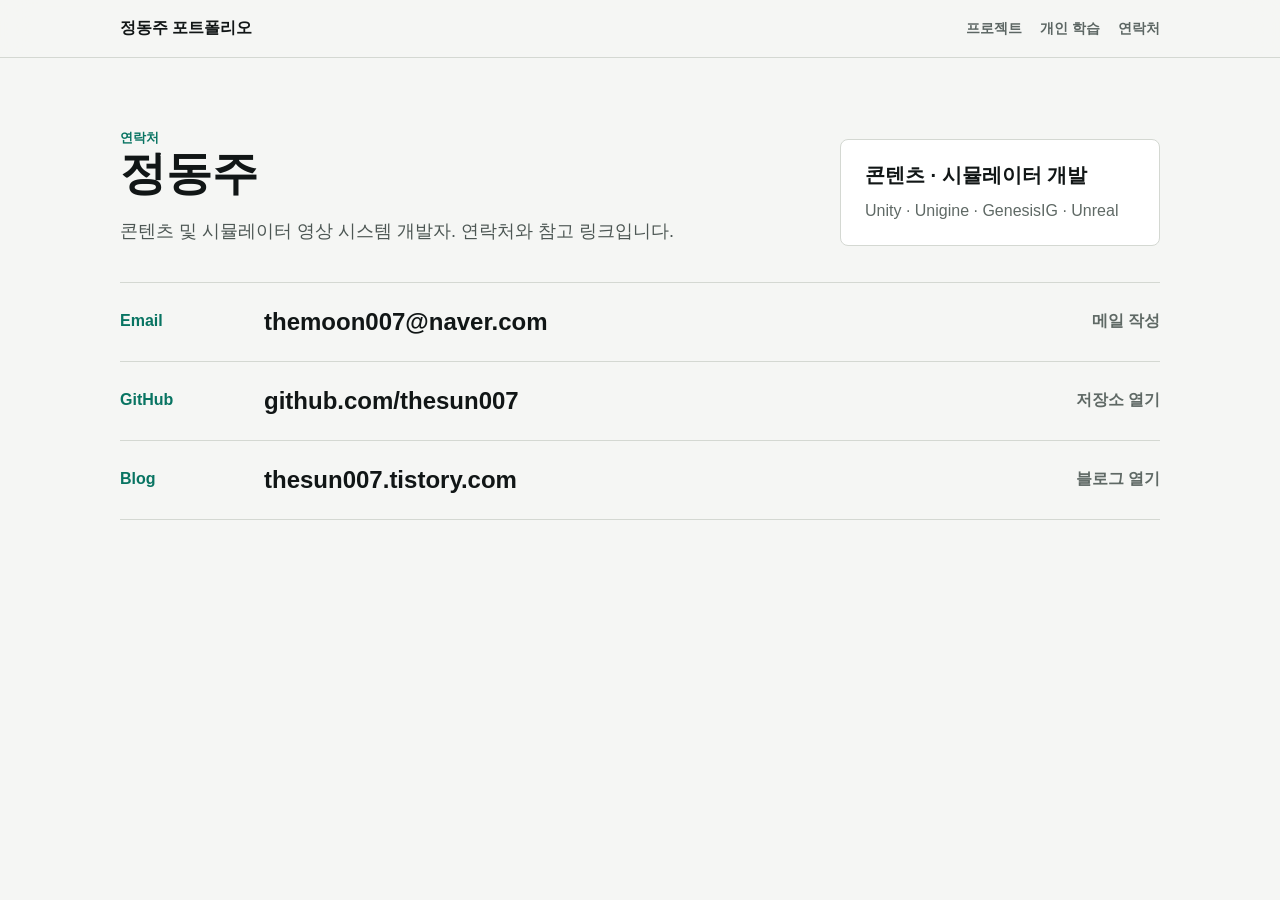
==== commit 2518a23f: "1차 완료 1차 완료" ====
--- a/contact.html
+++ b/contact.html
@@ -19,33 +19,32 @@
     <main class="case-page">
       <section class="case-hero">
         <div>
-          <p class="kicker">Contact</p>
+          <p class="kicker">연락처</p>
           <h1>정동주</h1>
-          <p>콘텐츠 및 시뮬레이터 영상 시스템 개발자</p>
+          <p>콘텐츠 및 시뮬레이터 영상 시스템 개발자. 연락처와 참고 링크입니다.</p>
         </div>
-        <aside class="case-meta">
-          <div><span>Email</span><strong><a href="mailto:themoon007@naver.com">themoon007@naver.com</a></strong></div>
-          <div><span>GitHub</span><strong><a href="https://github.com/thesun007">github.com/thesun007</a></strong></div>
-          <div><span>Blog</span><strong><a href="https://thesun007.tistory.com/">thesun007.tistory.com</a></strong></div>
+        <aside class="contact-note">
+          <strong>콘텐츠 · 시뮬레이터 개발</strong>
+          <span>Unity · Unigine · GenesisIG · Unreal</span>
         </aside>
       </section>
 
-      <section class="summary-grid">
-        <article class="summary-tile">
+      <section class="contact-list" aria-label="연락 링크">
+        <a class="contact-row" href="mailto:themoon007@naver.com">
           <span>Email</span>
           <strong>themoon007@naver.com</strong>
-          <p>업무 연락용 이메일</p>
-        </article>
-        <article class="summary-tile">
+          <em>메일 작성</em>
+        </a>
+        <a class="contact-row" href="https://github.com/thesun007" target="_blank" rel="noopener">
           <span>GitHub</span>
-          <strong>thesun007</strong>
-          <p>개인 프로젝트와 학습 저장소</p>
-        </article>
-        <article class="summary-tile">
+          <strong>github.com/thesun007</strong>
+          <em>저장소 열기</em>
+        </a>
+        <a class="contact-row" href="https://thesun007.tistory.com/" target="_blank" rel="noopener">
           <span>Blog</span>
-          <strong>Tistory</strong>
-          <p>개발 학습과 프로젝트 기록</p>
-        </article>
+          <strong>thesun007.tistory.com</strong>
+          <em>블로그 열기</em>
+        </a>
       </section>
     </main>
   </body>
--- a/styles.css
+++ b/styles.css
@@ -2250,6 +2250,11 @@
   box-shadow: 0 14px 36px rgba(31, 39, 36, 0.06);
 }
 
+.game-separator {
+  height: 1px;
+  background: linear-gradient(90deg, transparent 0%, var(--line) 12%, var(--line) 88%, transparent 100%);
+}
+
 .game-showcase > *:not(.game-case-head) {
   margin-left: 28px;
   margin-right: 28px;
@@ -2283,6 +2288,20 @@
   font-size: 17px;
 }
 
+.game-actions {
+  display: flex;
+  flex-wrap: wrap;
+  gap: 10px;
+  margin-top: 18px;
+}
+
+.game-actions .pill {
+  border-color: rgba(255, 255, 255, 0.34);
+  background: #fff;
+  color: #101414;
+  text-decoration: none;
+}
+
 .meta-pills {
   display: flex;
   flex-wrap: wrap;
@@ -3021,6 +3040,96 @@
   color: #4d5754;
 }
 
+.contact-note {
+  align-self: end;
+  padding: 22px 24px;
+  border: 1px solid var(--line);
+  border-radius: var(--radius);
+  background: #fff;
+}
+
+.contact-note strong {
+  display: block;
+  font-size: 20px;
+  line-height: 1.35;
+}
+
+.contact-note span {
+  display: block;
+  margin-top: 10px;
+  color: #5f6965;
+  line-height: 1.5;
+}
+
+.contact-list {
+  margin-top: 36px;
+  border-top: 1px solid var(--line);
+  border-bottom: 1px solid var(--line);
+}
+
+.contact-row {
+  display: grid;
+  grid-template-columns: 120px minmax(0, 1fr) auto;
+  gap: 24px;
+  align-items: center;
+  padding: 24px 0;
+  border-top: 1px solid var(--line);
+  color: inherit;
+  text-decoration: none;
+}
+
+.contact-row:first-child {
+  border-top: 0;
+}
+
+.contact-row span {
+  color: var(--accent);
+  font-weight: 800;
+}
+
+.contact-row strong {
+  font-size: 24px;
+  line-height: 1.25;
+  overflow-wrap: anywhere;
+}
+
+.contact-row em {
+  color: #5f6965;
+  font-style: normal;
+  font-weight: 800;
+  white-space: nowrap;
+}
+
+.contact-row:hover strong,
+.contact-row:focus-visible strong {
+  color: var(--accent);
+}
+
+.contact-row:focus-visible {
+  outline: 3px solid rgba(0, 126, 102, 0.18);
+  outline-offset: 4px;
+}
+
+@media (max-width: 700px) {
+  .contact-note {
+    align-self: stretch;
+  }
+
+  .contact-row {
+    grid-template-columns: 1fr;
+    gap: 8px;
+    padding: 20px 0;
+  }
+
+  .contact-row strong {
+    font-size: 20px;
+  }
+
+  .contact-row em {
+    width: fit-content;
+  }
+}
+
 .summary-grid.scope-list {
   grid-template-columns: repeat(3, minmax(0, 1fr));
   gap: 16px;
@@ -3090,6 +3199,45 @@
   line-height: 1.6;
 }
 
+.section-lead {
+  max-width: 760px;
+  margin: 0 0 18px;
+  color: #4d5754;
+  font-size: 17px;
+  line-height: 1.6;
+}
+
+.motion-gallery {
+  display: grid;
+  grid-template-columns: repeat(4, minmax(0, 1fr));
+  gap: 14px;
+}
+
+.motion-shot {
+  margin: 0;
+  overflow: hidden;
+  border: 1px solid var(--line);
+  border-radius: var(--radius);
+  background: #101414;
+  box-shadow: 0 8px 22px rgba(31, 39, 36, 0.04);
+}
+
+.motion-shot img {
+  width: 100%;
+  height: 230px;
+  object-fit: contain;
+  background: #101414;
+}
+
+.motion-shot figcaption {
+  padding: 12px 14px;
+  border-top: 1px solid var(--line);
+  background: var(--card);
+  font-size: 15px;
+  font-weight: 800;
+  line-height: 1.35;
+}
+
 .case-media {
   width: min(100%, 760px);
   margin: 14px 0 0;
@@ -3202,6 +3350,11 @@
   font-size: 16px;
   line-height: 1.72;
   word-break: keep-all;
+}
+
+.marine-notes strong {
+  color: #08100e;
+  font-weight: 800;
 }
 
 .case-media.environment-gallery {
@@ -3838,6 +3991,14 @@
   .client-flow p {
     grid-column: 2;
   }
+
+  .motion-gallery {
+    grid-template-columns: repeat(2, minmax(0, 1fr));
+  }
+
+  .motion-shot img {
+    height: 220px;
+  }
 }
 
 @media (max-width: 520px) {
@@ -3874,6 +4035,14 @@
   .summary-tile {
     padding: 18px;
   }
+
+  .motion-gallery {
+    grid-template-columns: 1fr;
+  }
+
+  .motion-shot img {
+    height: 240px;
+  }
 }
 
 @media (max-width: 520px) {
